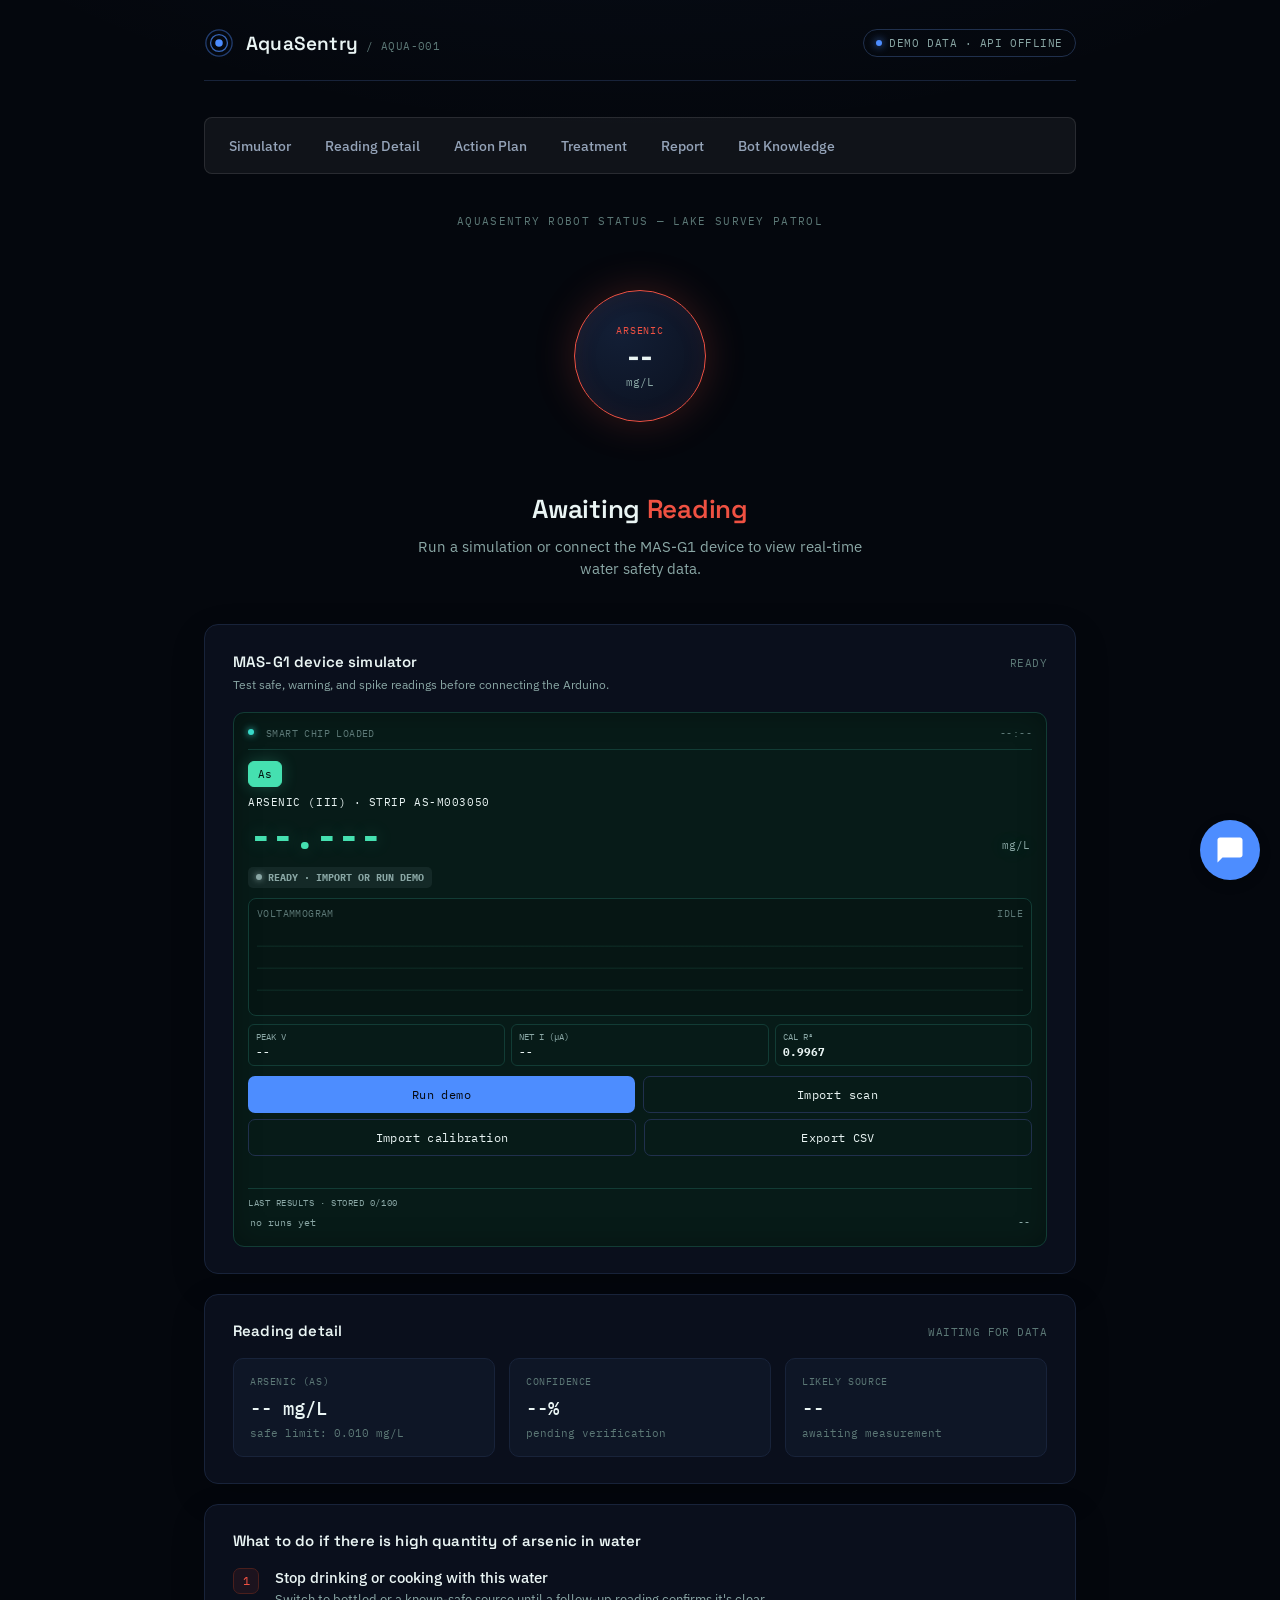
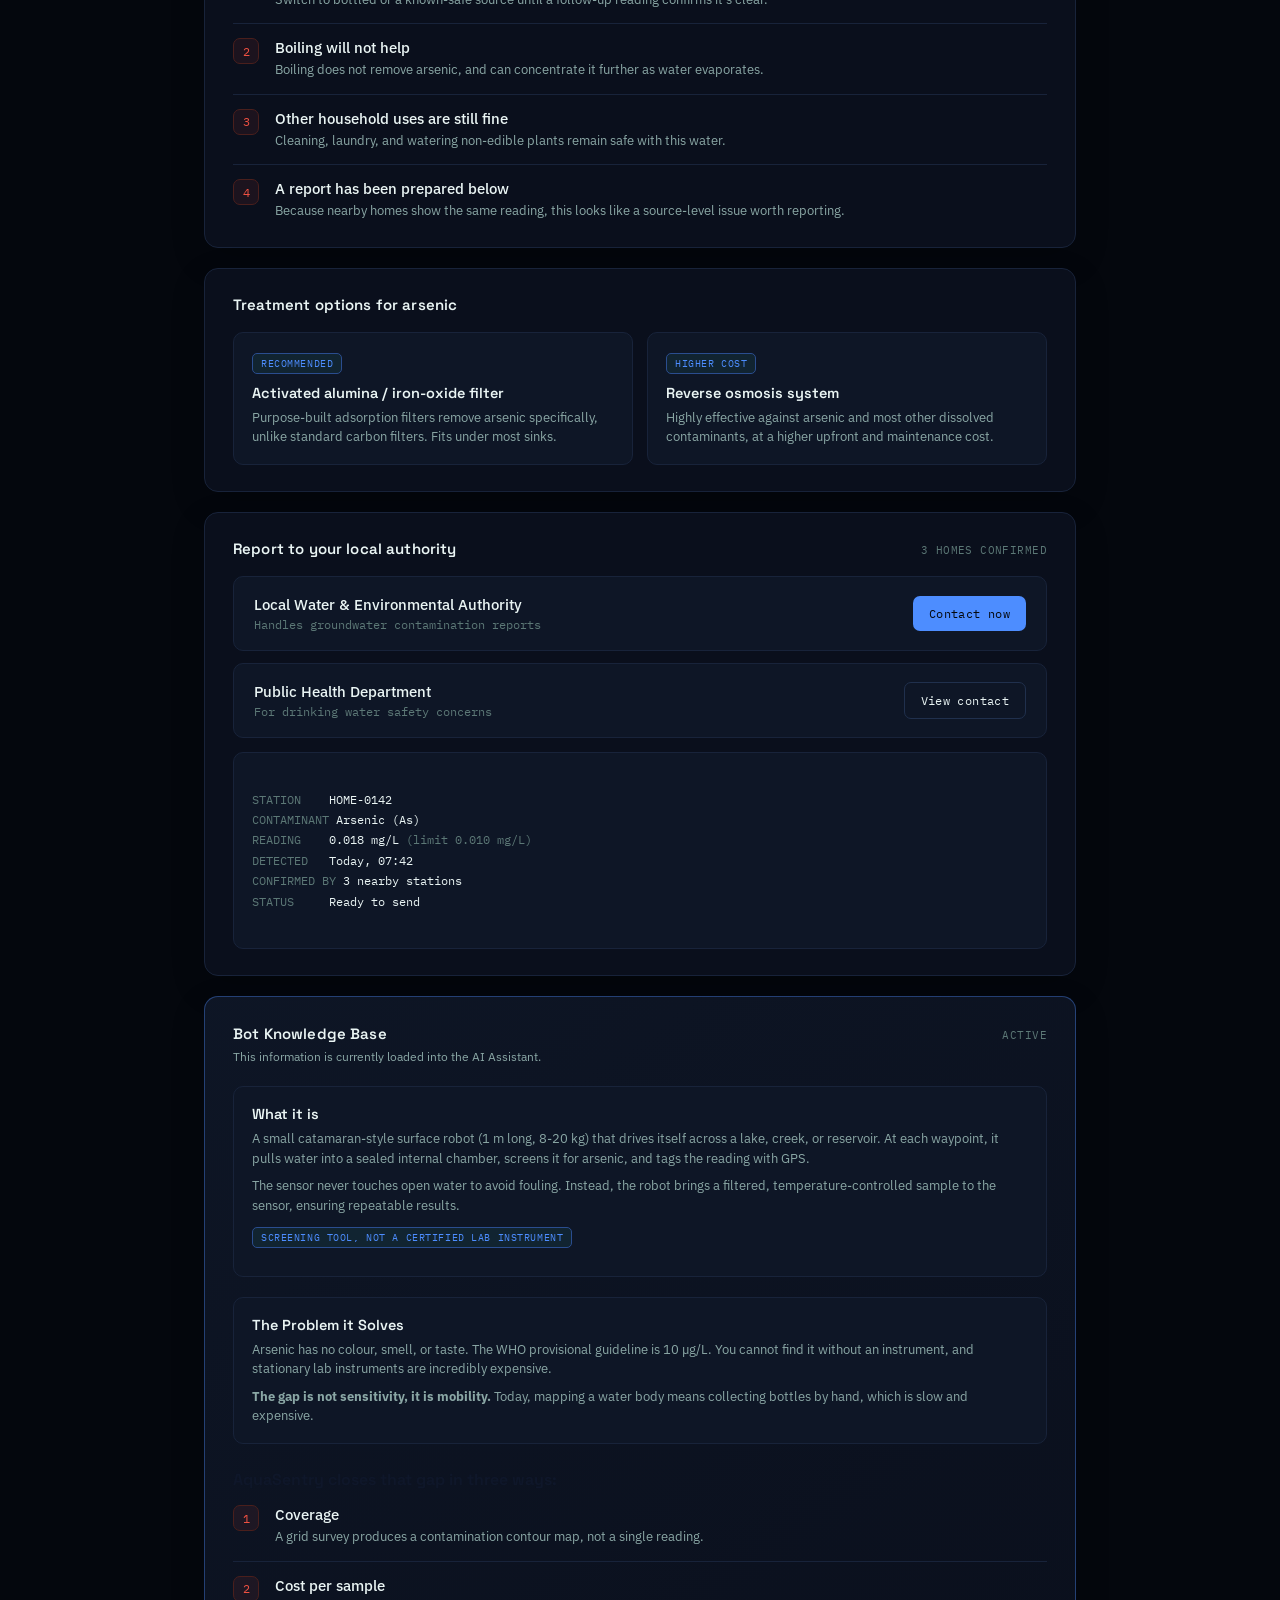
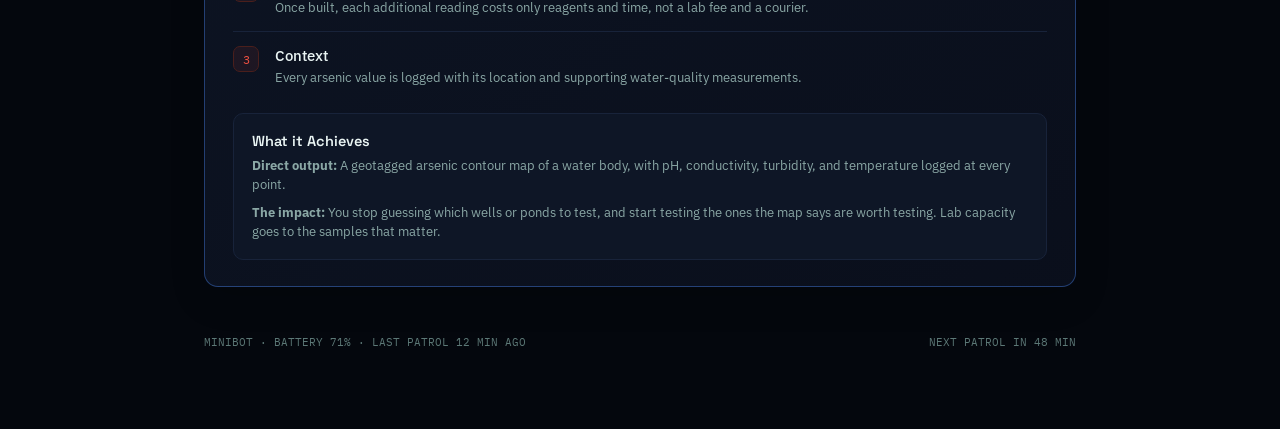
==== frontend/index.html @ 2dd895ad "Initial commit of clean AquaSentry app" ====
<!DOCTYPE html>
<html lang="en">
<head>
<meta charset="UTF-8">
<meta name="viewport" content="width=device-width, initial-scale=1.0">
<title>AquaSentry — Water Safety Monitor</title>
<link rel="icon" href="data:,">
<link rel="preconnect" href="https://fonts.googleapis.com">
<link href="https://fonts.googleapis.com/css2?family=Space+Grotesk:wght@400;500;600;700&family=IBM+Plex+Sans:wght@400;500;600&family=IBM+Plex+Mono:wght@400;500;600&display=swap" rel="stylesheet">
<link rel="stylesheet" href="style.css">
<link rel="stylesheet" href="chat.css">
</head>
<body>

<div class="wrap">

  <header class="top">
    <div class="brand">
      <div class="brand-mark">
        <svg viewBox="0 0 32 32" fill="none">
          <circle cx="16" cy="16" r="14" stroke="#4d8dff" stroke-width="1.4" opacity="0.4"/>
          <circle cx="16" cy="16" r="9" stroke="#4d8dff" stroke-width="1.4" opacity="0.7"/>
          <circle cx="16" cy="16" r="4" fill="#4d8dff"/>
        </svg>
      </div>
      <div>
        <span class="brand-name">AquaSentry</span>
        <span class="station-tag">/ AQUA-001</span>
      </div>
    </div>
    <div class="live-pill" id="connectionStatus">
      <span class="live-dot"></span>
      MINIBOT ONLINE
    </div>
  </header>

<!-- NEW TABS START - You can delete this entire block to revert -->
<style>
.page-nav {
  display: flex;
  gap: 10px;
  padding: 12px;
  background: rgba(255,255,255,0.05);
  border-radius: 8px;
  margin: 0 0 20px 0;
  overflow-x: auto;
  border: 1px solid rgba(255,255,255,0.1);
  scrollbar-width: none;
}
.page-nav::-webkit-scrollbar {
  display: none;
}
.page-nav a {
  text-decoration: none;
  color: #94a3b8;
  font-weight: 500;
  font-size: 0.9rem;
  padding: 6px 12px;
  border-radius: 4px;
  white-space: nowrap;
  transition: all 0.2s;
}
.page-nav a:hover {
  background: rgba(255,255,255,0.1);
  color: #fff;
}
html {
  scroll-behavior: smooth;
}
</style>
<nav class="page-nav">
  <a href="#section-simulator">Simulator</a>
  <a href="#section-reading">Reading Detail</a>
  <a href="#section-action">Action Plan</a>
  <a href="#section-treatment">Treatment</a>
  <a href="#section-report">Report</a>
  <a href="#section-bot">Bot Knowledge</a>
</nav>
<!-- NEW TABS END -->

  <section class="hero">
    <div class="eyebrow">AquaSentry Robot Status — Lake Survey Patrol</div>

    <div class="ring-stage">
      <div class="ring r1"></div>
      <div class="ring r2"></div>
      <div class="ring r3"></div>
      <div class="core">
        <div class="core-label">ARSENIC</div>
        <div class="core-value">--</div>
        <div class="core-unit">mg/L</div>
      </div>
    </div>

    <h1 class="status-title">Awaiting <span class="hl">Reading</span></h1>
    <p class="status-sub">
      Run a simulation or connect the MAS-G1 device to view real-time water safety data.
    </p>
  </section>

  <section class="panel simulator-panel" id="section-simulator" aria-labelledby="simulatorTitle">
    <div class="panel-head">
      <div>
        <span class="panel-title" id="simulatorTitle">MAS-G1 device simulator</span>
        <p class="panel-intro">Test safe, warning, and spike readings before connecting the Arduino.</p>
      </div>
      <span class="panel-meta" id="simulatorClock">READY</span>
    </div>
    <div class="simulator-screen">
      <div class="simulator-status"><span class="simulator-dot"></span><span id="simulatorStatus">SMART CHIP LOADED</span><span id="simulatorTime">--:--</span></div>
      <div class="simulator-tabs" id="simulatorTabs" role="tablist" aria-label="Analyte selection">
        <button class="simulator-tab active" type="button" data-analyte="As">As</button>
      </div>
      <div class="simulator-analyte" id="simulatorAnalyte">ARSENIC (III) · STRIP AS-M003050</div>
      <div class="simulator-readout"><strong id="simulatorValue">--.---</strong><span id="simulatorUnit">mg/L</span></div>
      <div class="simulator-flag idle" id="simulatorFlag"><span></span><b id="simulatorFlagText">READY · IMPORT OR RUN DEMO</b></div>
      <div class="simulator-graph"><div class="simulator-graph-label"><span>VOLTAMMOGRAM</span><span id="simulatorScanState">IDLE</span></div><svg viewBox="0 0 520 120" preserveAspectRatio="none" aria-label="MAS-G1 voltammogram" id="simulatorTraceSvg"></svg></div>
      <div class="simulator-metrics"><div>PEAK V<strong id="simulatorPeakV">--</strong></div><div>NET I (µA)<strong id="simulatorNetI">--</strong></div><div>CAL R²<strong id="simulatorR2">0.9967</strong></div></div>
      <div class="simulator-actions"><button class="btn" id="runSimulation" type="button">Run demo</button><button class="btn ghost" id="importScan" type="button">Import scan</button></div>
      <div class="simulator-actions simulator-actions-secondary"><button class="btn ghost" id="importCalibration" type="button">Import calibration</button><button class="btn ghost" id="exportHistory" type="button">Export CSV</button></div>
      <input type="file" id="scanFileInput" accept=".csv" multiple hidden>
      <input type="file" id="calibrationFileInput" accept=".json" hidden>
      <p class="simulator-note" id="simulatorNote" aria-live="polite"></p>
      <div class="simulator-history"><div class="simulator-history-title">LAST RESULTS · STORED <span id="simulatorHistoryCount">0</span>/100</div><div id="simulatorHistoryList"></div></div>
    </div>
  </section>

  <!-- Reading detail -->
  <div class="panel" id="section-reading">
    <div class="panel-head">
      <span class="panel-title">Reading detail</span>
      <span class="panel-meta" id="detectedMeta">WAITING FOR DATA</span>
    </div>
    <div class="reading-grid">
      <div class="reading-cell">
        <div class="k" id="contaminantName">Arsenic (As)</div>
        <div class="v" id="readingValue">-- mg/L</div>
        <div class="thresh" id="safeLimit">safe limit: 0.010 mg/L</div>
      </div>
      <div class="reading-cell">
        <div class="k">Confidence</div>
        <div class="v" id="confidenceValue">--%</div>
        <div class="thresh" id="confirmationValue">pending verification</div>
      </div>
      <div class="reading-cell">
        <div class="k">Likely source</div>
        <div class="v source-value">--</div>
        <div class="thresh" id="sourceNote">awaiting measurement</div>
      </div>
    </div>
  </div>

  <!-- What to do right now -->
  <div class="panel" id="section-action">
    <div class="panel-head">
      <span class="panel-title">What to do if there is high quantity of arsenic in water</span>
    </div>
    <ul class="steps">
      <li class="step">
        <span class="step-num">1</span>
        <div class="step-body">
          <div class="t">Stop drinking or cooking with this water</div>
          <div class="d">Switch to bottled or a known-safe source until a follow-up reading confirms it's clear.</div>
        </div>
      </li>
      <li class="step">
        <span class="step-num">2</span>
        <div class="step-body">
          <div class="t">Boiling will not help</div>
          <div class="d">Boiling does not remove arsenic, and can concentrate it further as water evaporates.</div>
        </div>
      </li>
      <li class="step">
        <span class="step-num">3</span>
        <div class="step-body">
          <div class="t">Other household uses are still fine</div>
          <div class="d">Cleaning, laundry, and watering non-edible plants remain safe with this water.</div>
        </div>
      </li>
      <li class="step">
        <span class="step-num">4</span>
        <div class="step-body">
          <div class="t">A report has been prepared below</div>
          <div class="d">Because nearby homes show the same reading, this looks like a source-level issue worth reporting.</div>
        </div>
      </li>
    </ul>
  </div>

  <!-- Remediation -->
  <div class="panel" id="section-treatment">
    <div class="panel-head">
      <span class="panel-title">Treatment options for arsenic</span>
    </div>
    <div class="remedy-grid">
      <div class="remedy-card">
        <span class="tag">Recommended</span>
        <h4>Activated alumina / iron-oxide filter</h4>
        <p>Purpose-built adsorption filters remove arsenic specifically, unlike standard carbon filters. Fits under most sinks.</p>
      </div>
      <div class="remedy-card">
        <span class="tag">Higher cost</span>
        <h4>Reverse osmosis system</h4>
        <p>Highly effective against arsenic and most other dissolved contaminants, at a higher upfront and maintenance cost.</p>
      </div>
    </div>
  </div>

  <!-- Authority contact -->
  <div class="panel" id="section-report">
    <div class="panel-head">
      <span class="panel-title">Report to your local authority</span>
      <span class="panel-meta">3 HOMES CONFIRMED</span>
    </div>

    <div class="authority-card">
      <div class="authority-info">
        <div class="name">Local Water &amp; Environmental Authority</div>
        <div class="desc">Handles groundwater contamination reports</div>
      </div>
      <button class="btn" onclick="alert('This would open your authority contact flow — plug in the real number/portal for your area.')">Contact now</button>
    </div>

    <div class="authority-card">
      <div class="authority-info">
        <div class="name">Public Health Department</div>
        <div class="desc">For drinking water safety concerns</div>
      </div>
      <button class="btn ghost" onclick="alert('This would open a call or email flow to the public health department.')">View contact</button>
    </div>

    <div class="report-box" id="reportBox">
<span class="lbl">STATION</span>    <span class="val">HOME-0142</span>
<span class="lbl">CONTAMINANT</span> <span class="val">Arsenic (As)</span>
<span class="lbl">READING</span>    <span class="val">0.018 mg/L</span> <span class="lbl">(limit 0.010 mg/L)</span>
<span class="lbl">DETECTED</span>   <span class="val">Today, 07:42</span>
<span class="lbl">CONFIRMED BY</span> <span class="val">3 nearby stations</span>
<span class="lbl">STATUS</span>     <span class="val">Ready to send</span>
    </div>
  </div>

  <!-- Bot explanation workspace -->
  <div class="panel bot-panel" id="section-bot">
    <div class="panel-head">
      <div>
        <span class="panel-title">Bot Knowledge Base</span>
        <p class="panel-intro">This information is currently loaded into the AI Assistant.</p>
      </div>
      <span class="panel-meta">ACTIVE</span>
    </div>
    
    <div class="bot-static-text" style="margin-top: 20px;">
      
      <div class="remedy-grid" style="grid-template-columns: 1fr; margin-bottom: 20px;">
        <div class="remedy-card">
          <h4>What it is</h4>
          <p>A small catamaran-style surface robot (1 m long, 8-20 kg) that drives itself across a lake, creek, or reservoir. At each waypoint, it pulls water into a sealed internal chamber, screens it for arsenic, and tags the reading with GPS.</p>
          <p style="margin-top: 8px;">The sensor never touches open water to avoid fouling. Instead, the robot brings a filtered, temperature-controlled sample to the sensor, ensuring repeatable results.</p>
          <span class="tag" style="margin-top: 12px; display: inline-block;">Screening Tool, not a certified lab instrument</span>
        </div>
      </div>

      <div class="remedy-grid" style="grid-template-columns: 1fr; margin-bottom: 20px;">
        <div class="remedy-card">
          <h4>The Problem it Solves</h4>
          <p>Arsenic has no colour, smell, or taste. The WHO provisional guideline is 10 µg/L. You cannot find it without an instrument, and stationary lab instruments are incredibly expensive.</p>
          <p style="margin-top: 8px;"><strong>The gap is not sensitivity, it is mobility.</strong> Today, mapping a water body means collecting bottles by hand, which is slow and expensive.</p>
        </div>
      </div>

      <h4 style="margin: 25px 0 15px; font-family: 'Space Grotesk', sans-serif; font-size: 1rem; color: #0f172a;">AquaSentry closes that gap in three ways:</h4>
      <ul class="steps" style="margin-bottom: 25px;">
        <li class="step">
          <span class="step-num">1</span>
          <div class="step-body">
            <div class="t">Coverage</div>
            <div class="d">A grid survey produces a contamination contour map, not a single reading.</div>
          </div>
        </li>
        <li class="step">
          <span class="step-num">2</span>
          <div class="step-body">
            <div class="t">Cost per sample</div>
            <div class="d">Once built, each additional reading costs only reagents and time, not a lab fee and a courier.</div>
          </div>
        </li>
        <li class="step">
          <span class="step-num">3</span>
          <div class="step-body">
            <div class="t">Context</div>
            <div class="d">Every arsenic value is logged with its location and supporting water-quality measurements.</div>
          </div>
        </li>
      </ul>

      <div class="remedy-grid" style="grid-template-columns: 1fr;">
        <div class="remedy-card">
          <h4>What it Achieves</h4>
          <p><strong>Direct output:</strong> A geotagged arsenic contour map of a water body, with pH, conductivity, turbidity, and temperature logged at every point.</p>
          <p style="margin-top: 8px;"><strong>The impact:</strong> You stop guessing which wells or ponds to test, and start testing the ones the map says are worth testing. Lab capacity goes to the samples that matter.</p>
        </div>
      </div>

    </div>
  </div>

  <footer>
    <span>MINIBOT · BATTERY 71% · LAST PATROL 12 MIN AGO</span>
    <span>NEXT PATROL IN 48 MIN</span>
  </footer>

</div>

<script src="script.js"></script>

<!-- AI Agent Chat Widget -->
<div id="chat-widget-container">
    <button id="chat-toggle-btn" onclick="toggleChat()">
        <svg viewBox="0 0 24 24" xmlns="http://www.w3.org/2000/svg">
            <path d="M20 2H4c-1.1 0-2 .9-2 2v18l4-4h14c1.1 0 2-.9 2-2V4c0-1.1-.9-2-2-2z"></path>
        </svg>
    </button>
    <div id="chat-window">
        <div class="chat-header">
            <h3>AquaSentry AI</h3>
            <button class="close-btn" onclick="toggleChat()">&times;</button>
        </div>
        <div id="chat-messages-container" class="chat-messages">
            <div class="chat-message bot-msg">Hello! I am the AquaSentry AI Agent. Ask me anything about our robot or water safety!</div>
        </div>
        <div class="chat-input-container">
            <input type="text" id="chat-input-field" placeholder="Ask a question..." onkeypress="handleChatKeyPress(event)">
            <button id="chat-send-btn" onclick="sendChatMessage()">Send</button>
        </div>
    </div>
</div>
<script src="chat.js"></script>

</body>
</html>
---- frontend/style.css ----
:root{
    --bg:#04070d;
    --bg-elevated:#0a0f1c;
    --surface:#0e1626;
    --surface-2:#131f36;
    --border:#20304d;
    --border-soft:#18233a;
    --text-primary:#eaf5f4;
    --text-muted:#8aa7a5;
    --text-dim:#5c7876;
    --accent-safe:#4d8dff;
    --accent-safe-dim:#2a4d8f;
    --accent-warning:#e8a23d;
    --accent-healthy:#38d9c9;
    --accent-danger:#ef5142;
    --accent-danger-dim:#4a1f1c;
    --glow-safe:rgba(77,141,255,0.20);
    --glow-danger:rgba(239,81,66,0.22);
    --font-display:'Space Grotesk', sans-serif;
    --font-body:'IBM Plex Sans', sans-serif;
    --font-mono:'IBM Plex Mono', monospace;
  }

  *{box-sizing:border-box; margin:0; padding:0;}

  body{
    background:
      radial-gradient(ellipse 900px 500px at 50% -10%, rgba(77,141,255,0.07), transparent),
      var(--bg);
    color:var(--text-primary);
    font-family:var(--font-body);
    min-height:100vh;
    padding:0 0 80px 0;
  }

  a{color:inherit;}

  .wrap{
    max-width:920px;
    margin:0 auto;
    padding:0 24px;
  }

  /* ---------- Header ---------- */
  header.top{
    display:flex;
    align-items:center;
    justify-content:space-between;
    padding:28px 0 22px 0;
    border-bottom:1px solid var(--border-soft);
    margin-bottom:36px;
  }
  .brand{display:flex; align-items:center; gap:12px;}
  .brand-mark{
    width:30px; height:30px;
    position:relative;
  }
  .brand-mark svg{width:100%; height:100%;}
  .brand-name{
    font-family:var(--font-display);
    font-weight:600;
    font-size:19px;
    letter-spacing:0.01em;
  }
  .station-tag{
    font-family:var(--font-mono);
    font-size:11px;
    color:var(--text-dim);
    letter-spacing:0.04em;
    margin-left:4px;
  }
  .live-pill{
    display:flex; align-items:center; gap:7px;
    font-family:var(--font-mono);
    font-size:11px;
    color:var(--text-muted);
    letter-spacing:0.05em;
    padding:6px 12px;
    border:1px solid var(--border);
    border-radius:100px;
  }
  .live-dot{
    width:6px; height:6px; border-radius:50%;
    background:var(--accent-safe);
    box-shadow:0 0 8px var(--accent-safe);
    animation:blink 2.4s ease-in-out infinite;
  }
  .live-pill.connected{color:var(--text-primary); border-color:rgba(56,217,201,0.45);}
  .live-pill.connected .live-dot{background:#38d9c9; box-shadow:0 0 8px #38d9c9;}
  @keyframes blink{0%,100%{opacity:1;} 50%{opacity:0.35;}}

  /* ---------- Hero status ---------- */
  .hero{
    display:flex;
    flex-direction:column;
    align-items:center;
    text-align:center;
    padding:20px 0 44px 0;
  }
  .eyebrow{
    font-family:var(--font-mono);
    font-size:11px;
    letter-spacing:0.12em;
    color:var(--text-dim);
    text-transform:uppercase;
    margin-bottom:18px;
  }

  .ring-stage{
    position:relative;
    width:220px; height:220px;
    display:flex; align-items:center; justify-content:center;
    margin-bottom:26px;
  }
  .ring{
    position:absolute;
    border-radius:50%;
    border:1.5px solid var(--accent-danger);
    opacity:0;
    animation:ripple 3s ease-out infinite;
  }
  .hero.status-safe{--status-color:var(--accent-healthy); --status-glow:rgba(56,217,201,0.22);}
  .hero.status-intermediate{--status-color:var(--accent-warning); --status-glow:rgba(232,162,61,0.22);}
  .hero.status-danger{--status-color:var(--accent-danger); --status-glow:var(--glow-danger);}
  .hero.status-safe .ring,.hero.status-intermediate .ring,.hero.status-danger .ring{border-color:var(--status-color);}
  .ring.r1{width:100%; height:100%; animation-delay:0s;}
  .ring.r2{width:100%; height:100%; animation-delay:1s;}
  .ring.r3{width:100%; height:100%; animation-delay:2s;}
  @keyframes ripple{
    0%{ width:70px; height:70px; opacity:0.65; }
    100%{ width:220px; height:220px; opacity:0; }
  }
  .core{
    width:132px; height:132px;
    border-radius:50%;
    background:radial-gradient(circle at 35% 30%, var(--surface-2), var(--bg-elevated));
    border:1.5px solid var(--status-color, var(--accent-danger));
    box-shadow: 0 0 40px var(--status-glow, var(--glow-danger)), inset 0 0 24px var(--status-glow, rgba(239,81,66,0.08));
    display:flex; flex-direction:column; align-items:center; justify-content:center;
    z-index:2;
  }
  .core-label{
    font-family:var(--font-mono);
    font-size:10px;
    color:var(--status-color, var(--accent-danger));
    letter-spacing:0.08em;
    margin-bottom:4px;
  }
  .core-value{
    font-family:var(--font-display);
    font-weight:700;
    font-size:30px;
    color:var(--text-primary);
    line-height:1;
  }
  .core-unit{
    font-family:var(--font-mono);
    font-size:11px;
    color:var(--text-muted);
    margin-top:4px;
  }

  .status-title{
    font-family:var(--font-display);
    font-weight:600;
    font-size:26px;
    letter-spacing:-0.01em;
    color:var(--text-primary);
    margin-bottom:10px;
  }
  .status-title .hl{color:var(--status-color, var(--accent-danger));}
  .status-sub{
    font-family:var(--font-body);
    font-size:14.5px;
    color:var(--text-muted);
    max-width:460px;
    line-height:1.5;
  }

  /* MAS-G1 simulator */
  .simulator-panel{border-color:rgba(56,217,201,0.28);}
  .simulator-screen{background:#071b18; border:1px solid #123c35; border-radius:11px; padding:14px; box-shadow:inset 0 0 28px rgba(0,0,0,0.3);}
  .simulator-status,.simulator-graph-label{display:flex; justify-content:space-between; gap:12px; color:var(--text-dim); font:10px var(--font-mono); letter-spacing:.04em;}
  .simulator-status{border-bottom:1px solid #123c35; padding-bottom:9px; margin-bottom:11px;}
  .simulator-status span:nth-child(2){margin-right:auto;}
  .simulator-dot{width:6px; height:6px; border-radius:50%; background:#38d9c9; box-shadow:0 0 7px #38d9c9; margin-top:2px;}
  .simulator-tabs{display:flex; gap:6px; margin-bottom:8px;}
  .simulator-tab{font:11px var(--font-mono); color:var(--text-muted); background:rgba(255,255,255,.03); border:1px solid #123c35; border-radius:6px; padding:5px 9px; cursor:pointer; transition:color .25s ease, background-color .25s ease, border-color .25s ease, box-shadow .25s ease;}
  .simulator-tab:hover,.simulator-tab.active{color:#03130f; background:#45e0b0; border-color:#45e0b0; box-shadow:0 0 16px rgba(69,224,176,.24);}
  .simulator-readout{display:flex; align-items:baseline; justify-content:space-between; padding:3px 2px 0; color:#45e0b0; text-shadow:0 0 18px rgba(69,224,176,.3);}
  .simulator-readout strong{font:700 36px var(--font-mono); font-variant-numeric:tabular-nums;}
  .simulator-readout span,.simulator-analyte{font:11px var(--font-mono); color:var(--text-muted);}
  .simulator-analyte{color:var(--text-primary); letter-spacing:.05em; margin-top:3px;}
  .simulator-flag{display:inline-flex; align-items:center; gap:6px; margin:8px 0 10px; padding:4px 8px; border-radius:5px; font:10px var(--font-mono);}
  .simulator-flag>span{width:6px; height:6px; border-radius:50%; background:currentColor; box-shadow:0 0 6px currentColor;}
  .simulator-flag.ok{color:#45e0b0; background:rgba(69,224,176,.12);}
  .simulator-flag.warn{color:var(--accent-warning); background:rgba(232,162,61,.12);}
  .simulator-flag.danger{color:var(--accent-danger); background:rgba(239,81,66,.12);}
  .simulator-graph{background:rgba(0,0,0,.18); border:1px solid #123c35; border-radius:8px; padding:8px 8px 4px;}
  .simulator-graph svg{display:block; width:100%; height:86px; margin-top:5px; background:repeating-linear-gradient(to bottom, transparent 0 20px, rgba(69,224,176,.08) 21px 22px);}
  .simulator-limit{fill:none; stroke:rgba(255,176,32,.7); stroke-width:1; stroke-dasharray:5 5;}
  .simulator-trace{fill:none; stroke:#45e0b0; stroke-width:3; stroke-linecap:round; stroke-linejoin:round; filter:drop-shadow(0 0 4px rgba(69,224,176,.45)); transition:points .3s ease, stroke .2s ease;}
  .simulator-metrics{display:grid; grid-template-columns:repeat(3,1fr); gap:6px; margin:8px 0 10px; font:9px var(--font-mono); color:var(--text-muted);}
  .simulator-metrics div{border:1px solid #123c35; border-radius:6px; padding:6px 7px;}
  .simulator-metrics strong{display:block; color:var(--text-primary); font-size:11px; margin-top:3px;}
  .simulator-actions{display:flex; gap:8px;}
  .simulator-actions-secondary{margin-top:6px;}
  .simulator-actions .btn{flex:1;}
  .simulator-note{min-height:14px; margin:8px 2px 0; color:var(--text-dim); font:10px/1.4 var(--font-mono);}
  .simulator-history{border-top:1px solid #123c35; margin-top:10px; padding-top:8px;}
  .simulator-history-title{font:9px var(--font-mono); color:var(--text-muted); letter-spacing:.06em; margin-bottom:5px;}
  .simulator-history-row{display:flex; justify-content:space-between; padding:3px 2px; font:10px var(--font-mono); color:var(--text-muted);}
  .simulator-history-row strong{font-weight:500; color:var(--text-primary);}
  .simulator-history-row.ok strong{color:#45e0b0;}
  .simulator-history-row.warn strong{color:var(--accent-warning);}
  .simulator-history-row.danger strong{color:var(--accent-danger);}
  .simulator-flag.idle{color:var(--text-muted); background:rgba(138,167,165,.10);}

  /* ---------- Panels ---------- */
  .panel{
    background:var(--bg-elevated);
    border:1px solid var(--border-soft);
    border-radius:14px;
    padding:26px 28px;
    margin-bottom:20px;
    box-shadow:0 12px 36px rgba(0,0,0,0.14);
  }
  .panel-head{
    display:flex;
    align-items:baseline;
    justify-content:space-between;
    margin-bottom:18px;
  }
  .panel-title{
    font-family:var(--font-display);
    font-weight:600;
    font-size:15px;
    letter-spacing:0.01em;
  }
  .panel-meta{
    font-family:var(--font-mono);
    font-size:10.5px;
    color:var(--text-dim);
    letter-spacing:0.04em;
  }
  .panel-intro{font-size:12px; color:var(--text-muted); line-height:1.5; margin-top:5px; max-width:480px;}

  /* reading grid */
  .reading-grid{
    display:grid;
    grid-template-columns:repeat(3, 1fr);
    gap:14px;
  }
  .reading-cell{
    background:var(--surface);
    border:1px solid var(--border-soft);
    border-radius:10px;
    padding:16px;
  }
  .reading-cell .k{
    font-family:var(--font-mono);
    font-size:10px;
    color:var(--text-dim);
    letter-spacing:0.06em;
    text-transform:uppercase;
    margin-bottom:8px;
  }
  .reading-cell .v{
    font-family:var(--font-mono);
    font-size:19px;
    color:var(--text-primary);
    font-weight:500;
  }
  .reading-cell .v.danger{color:var(--accent-danger);}
  .reading-cell .v.warning{color:var(--accent-warning);}
  .source-value{font-size:15px;}
  .reading-cell .thresh{
    font-family:var(--font-mono);
    font-size:10.5px;
    color:var(--text-dim);
    margin-top:6px;
  }

  /* instructions */
  .steps{list-style:none;}
  .step{
    display:flex;
    gap:16px;
    padding:14px 0;
    border-bottom:1px solid var(--border-soft);
  }
  .step:last-child{border-bottom:none; padding-bottom:0;}
  .step:first-child{padding-top:0;}
  .step-num{
    font-family:var(--font-mono);
    font-size:12px;
    color:var(--accent-danger);
    border:1px solid var(--accent-danger-dim);
    background:rgba(239,81,66,0.08);
    width:26px; height:26px;
    border-radius:7px;
    display:flex; align-items:center; justify-content:center;
    flex-shrink:0;
  }
  .step-body .t{font-size:14.5px; font-weight:500; margin-bottom:3px;}
  .step-body .d{font-size:13px; color:var(--text-muted); line-height:1.5;}

  /* remediation cards */
  .remedy-grid{
    display:grid;
    grid-template-columns:1fr 1fr;
    gap:14px;
  }
  .remedy-card{
    background:var(--surface);
    border:1px solid var(--border-soft);
    border-radius:10px;
    padding:18px;
  }
  .remedy-card .tag{
    display:inline-block;
    font-family:var(--font-mono);
    font-size:9.5px;
    letter-spacing:0.06em;
    text-transform:uppercase;
    color:var(--accent-safe);
    border:1px solid var(--accent-safe-dim);
    background:rgba(56,217,201,0.07);
    padding:3px 8px;
    border-radius:5px;
    margin-bottom:10px;
  }
  .remedy-card h4{font-family:var(--font-display); font-size:14.5px; font-weight:600; margin-bottom:6px;}
  .remedy-card p{font-size:12.5px; color:var(--text-muted); line-height:1.55;}

  /* authority contact */
  .authority-card{
    display:flex;
    justify-content:space-between;
    align-items:center;
    background:var(--surface);
    border:1px solid var(--border-soft);
    border-radius:10px;
    padding:18px 20px;
    margin-bottom:12px;
  }
  .authority-card:last-child{margin-bottom:0;}
  .authority-info .name{font-size:14.5px; font-weight:500; margin-bottom:3px;}
  .authority-info .desc{font-size:12px; color:var(--text-dim); font-family:var(--font-mono);}
  .btn{
    font-family:var(--font-mono);
    font-size:12px;
    letter-spacing:0.03em;
    color:var(--bg);
    background:var(--accent-safe);
    border:none;
    padding:10px 16px;
    border-radius:7px;
    cursor:pointer;
    white-space:nowrap;
    position:relative;
    overflow:hidden;
    transition:color .3s ease, background-color .3s ease, border-color .3s ease, opacity .3s ease, box-shadow .3s ease, transform .12s ease;
  }
  .btn:hover{color:var(--text-primary); background:rgba(69,224,176,.18); border-color:#45e0b0; opacity:1; box-shadow:0 0 18px rgba(69,224,176,.22), inset 0 0 18px rgba(69,224,176,.08);}
  .btn:active{transform:translateY(1px);}
  .btn.ghost{
    background:transparent;
    color:var(--text-primary);
    border:1px solid var(--border);
  }
  .btn.ghost:hover{color:#45e0b0; background:rgba(69,224,176,.08);}

  .report-box{
    font-family:var(--font-mono);
    font-size:12px;
    line-height:1.7;
    color:var(--text-muted);
    background:var(--surface);
    border:1px solid var(--border-soft);
    border-radius:10px;
    padding:16px 18px;
    margin-top:14px;
    white-space:pre-wrap;
  }
  .report-box .lbl{color:var(--text-dim);}
  .report-box .val{color:var(--text-primary);}

  /* Bot content editor */
  .bot-panel{border-color:rgba(77,141,255,0.38); background:linear-gradient(145deg, rgba(14,22,38,0.98), rgba(10,15,28,0.98));}
  .bot-label{display:block; font-family:var(--font-mono); font-size:10px; letter-spacing:0.08em; color:var(--accent-safe); margin-bottom:8px;}
  .bot-editor{display:block; width:100%; min-height:132px; resize:vertical; border:1px dashed var(--accent-safe-dim); border-radius:9px; padding:14px; background:rgba(4,7,13,0.72); color:var(--text-primary); font:13px/1.6 var(--font-body); outline:none; transition:border-color 0.2s ease, box-shadow 0.2s ease;}
  .bot-editor::placeholder{color:#7892b8; opacity:1;}
  .bot-editor:focus{border-color:var(--accent-safe); box-shadow:0 0 0 3px var(--glow-safe);}
  .bot-actions{display:flex; justify-content:space-between; align-items:center; gap:14px; margin-top:12px;}
  .action-group{display:flex; gap:8px;}
  .save-state{font:11px var(--font-mono); color:var(--text-dim);}

  /* footer / device status */
  footer{
    display:flex;
    justify-content:space-between;
    align-items:center;
    padding-top:28px;
    margin-top:8px;
    font-family:var(--font-mono);
    font-size:11px;
    color:var(--text-dim);
  }

  @media (max-width:600px){
    .wrap{padding:0 16px;}
    header.top{padding-top:20px; margin-bottom:24px;}
    .station-tag{display:none;}
    .live-pill{font-size:10px; padding:6px 9px;}
    .hero{padding-top:10px;}
    .status-title{font-size:23px;}
    .panel{padding:21px 18px;}
    .panel-head{align-items:flex-start; gap:12px;}
    .panel-meta{font-size:9px; text-align:right;}
    .reading-grid{grid-template-columns:1fr;}
    .remedy-grid{grid-template-columns:1fr;}
    .authority-card{flex-direction:column; align-items:flex-start; gap:12px;}
    .btn{width:100%; text-align:center;}
    .bot-actions{align-items:stretch; flex-direction:column;}
    .action-group{width:100%;}
    .action-group .btn{flex:1;}
    footer{flex-direction:column; align-items:flex-start; gap:8px; line-height:1.5;}
    .simulator-metrics{grid-template-columns:1fr;}
  }

  @media (prefers-reduced-motion: reduce){
    .ring, .live-dot{animation:none !important;}
  }
---- frontend/chat.css ----
/* Floating Chat Widget Styles */
#chat-widget-container {
    position: fixed;
    bottom: 20px;
    right: 20px;
    z-index: 1000;
    font-family: 'Space Grotesk', sans-serif;
}

#chat-toggle-btn {
    background-color: #4d8dff;
    color: white;
    border: none;
    border-radius: 50%;
    width: 60px;
    height: 60px;
    cursor: pointer;
    box-shadow: 0 4px 12px rgba(0,0,0,0.2);
    display: flex;
    justify-content: center;
    align-items: center;
    transition: transform 0.2s;
}

#chat-toggle-btn:hover {
    transform: scale(1.05);
}

#chat-toggle-btn svg {
    width: 30px;
    height: 30px;
    fill: currentColor;
}

#chat-window {
    position: absolute;
    bottom: 80px;
    right: 0;
    width: 350px;
    height: 500px;
    background-color: #ffffff;
    border: 1px solid #e2e8f0;
    border-radius: 12px;
    box-shadow: 0 8px 24px rgba(0,0,0,0.15);
    display: none;
    flex-direction: column;
    overflow: hidden;
}

#chat-window.open {
    display: flex;
}

.chat-header {
    background-color: #0b1526;
    color: white;
    padding: 15px;
    display: flex;
    justify-content: space-between;
    align-items: center;
}

.chat-header h3 {
    margin: 0;
    font-size: 1rem;
    font-family: 'Space Grotesk', sans-serif;
}

.close-btn {
    background: none;
    border: none;
    color: white;
    cursor: pointer;
    font-size: 1.5rem;
    line-height: 1;
}

.chat-messages {
    flex-grow: 1;
    padding: 15px;
    overflow-y: auto;
    background-color: #f8fafc;
    display: flex;
    flex-direction: column;
    gap: 10px;
    font-family: 'IBM Plex Sans', sans-serif;
    font-size: 0.9rem;
}

.chat-message {
    max-width: 85%;
    padding: 10px 14px;
    border-radius: 12px;
    line-height: 1.4;
    word-wrap: break-word;
}

.bot-msg {
    background-color: #e2e8f0;
    color: #0f172a;
    align-self: flex-start;
    border-bottom-left-radius: 2px;
}

.user-msg {
    background-color: #4d8dff;
    color: white;
    align-self: flex-end;
    border-bottom-right-radius: 2px;
}

.chat-input-container {
    display: flex;
    padding: 10px;
    background-color: white;
    border-top: 1px solid #e2e8f0;
}

#chat-input-field {
    flex-grow: 1;
    padding: 10px 15px;
    border: 1px solid #cbd5e0;
    border-radius: 20px;
    outline: none;
    font-family: 'IBM Plex Sans', sans-serif;
}

#chat-input-field:focus {
    border-color: #4d8dff;
}

#chat-send-btn {
    background-color: #4d8dff;
    color: white;
    border: none;
    padding: 10px 15px;
    margin-left: 8px;
    border-radius: 20px;
    cursor: pointer;
    font-weight: 600;
}

.chat-loading {
    align-self: flex-start;
    color: #64748b;
    font-size: 0.85rem;
    font-style: italic;
}
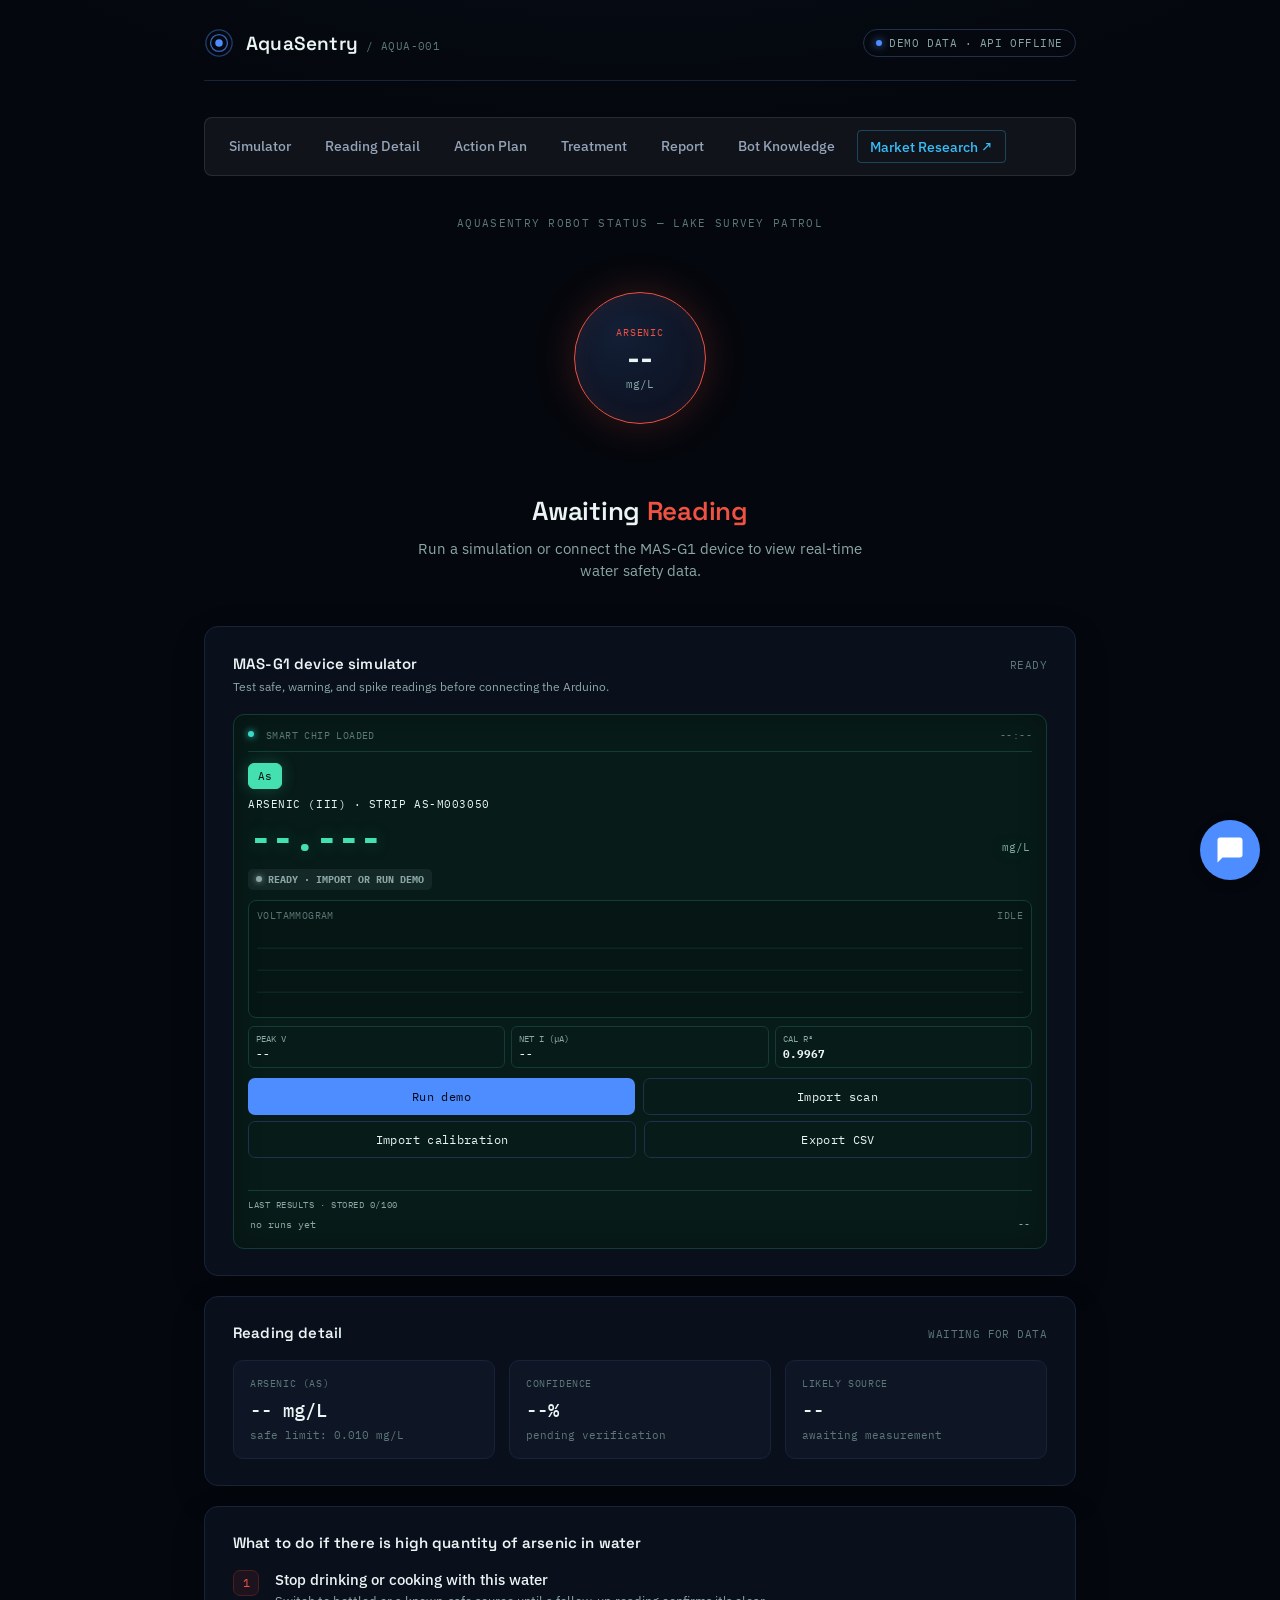
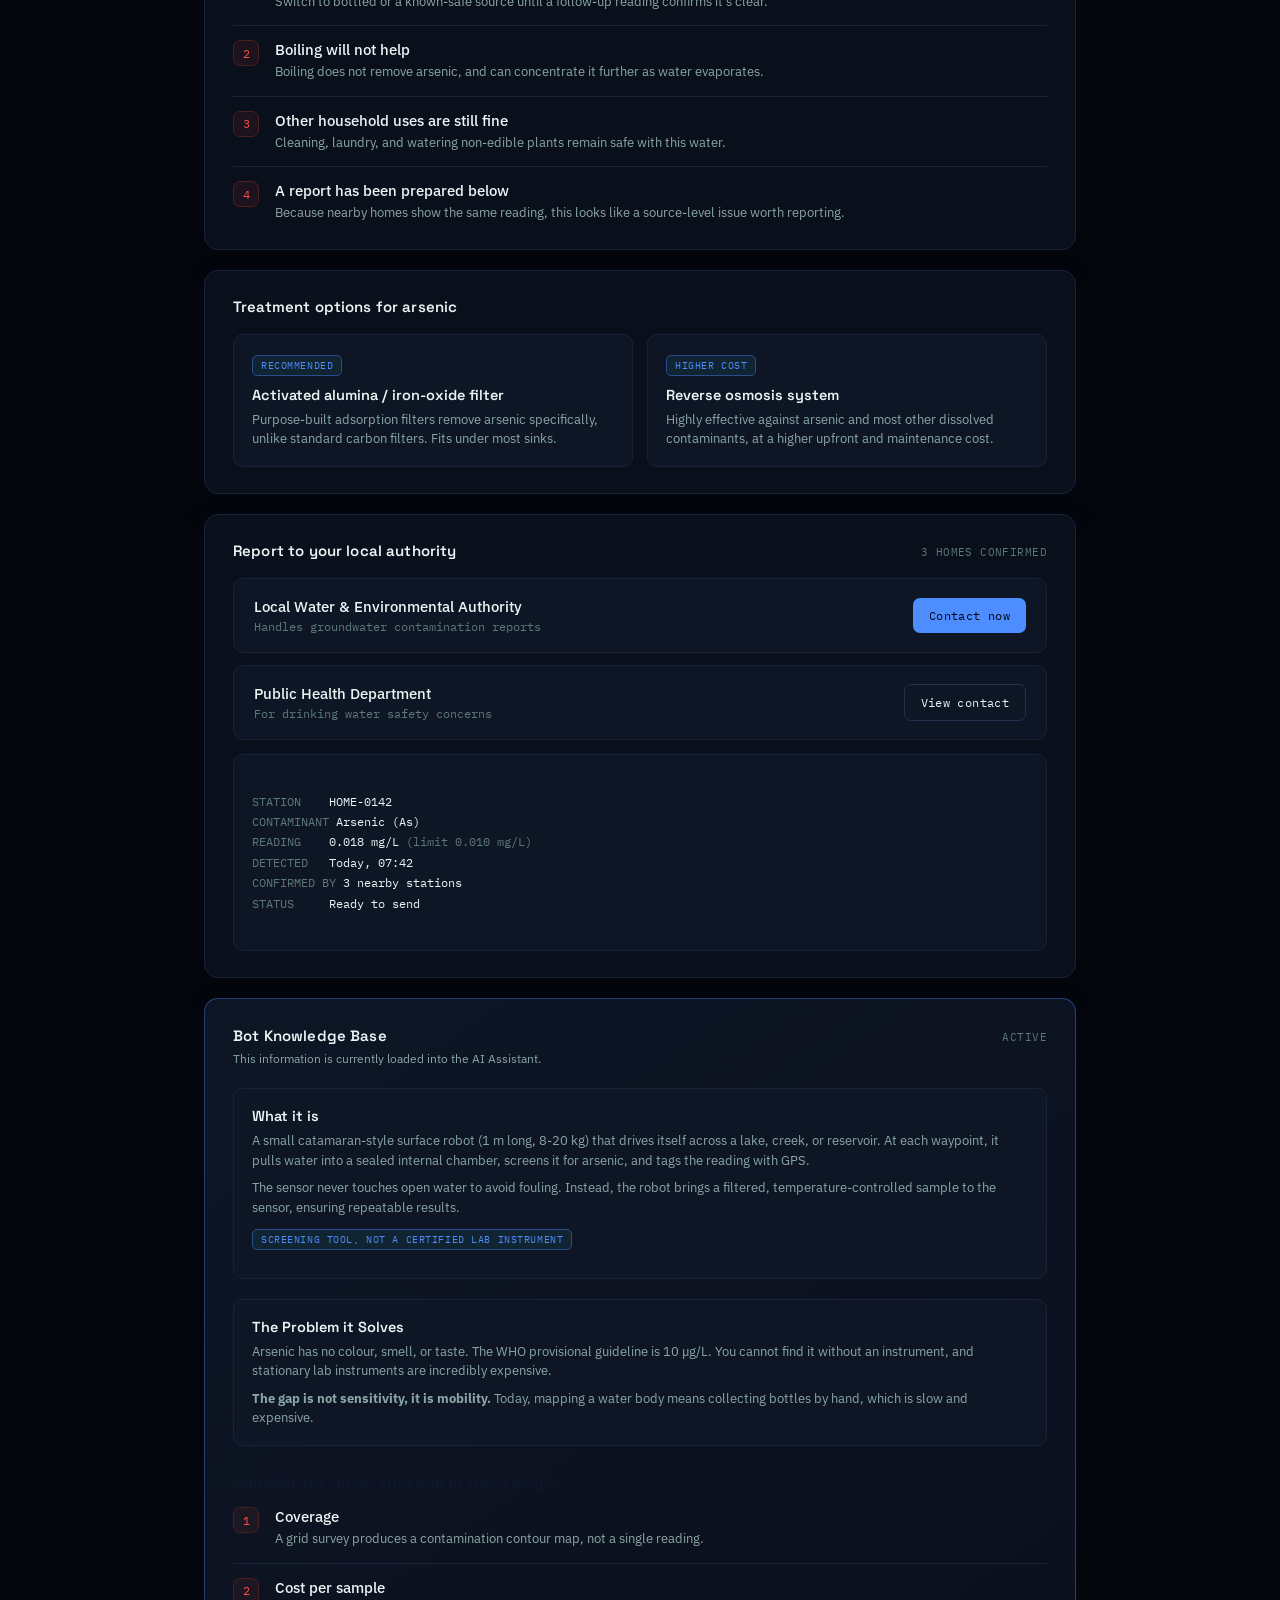
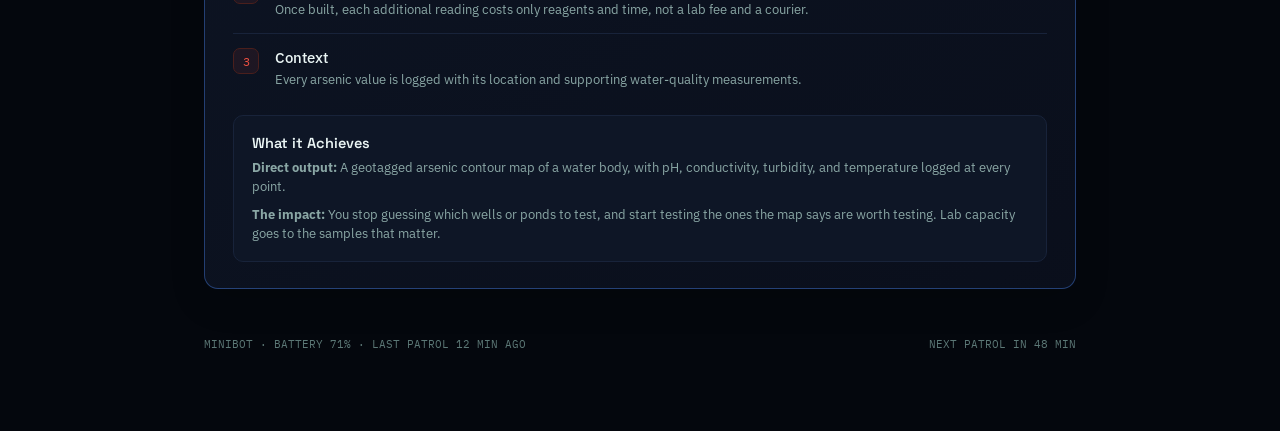
==== commit adf5b231: "Add market research page and navigation link" ====
--- a/frontend/index.html
+++ b/frontend/index.html
@@ -75,6 +75,7 @@
   <a href="#section-treatment">Treatment</a>
   <a href="#section-report">Report</a>
   <a href="#section-bot">Bot Knowledge</a>
+  <a href="/market-research.html" style="color: #38bdf8; border: 1px solid rgba(56, 189, 248, 0.3);">Market Research ↗</a>
 </nav>
 <!-- NEW TABS END -->
 
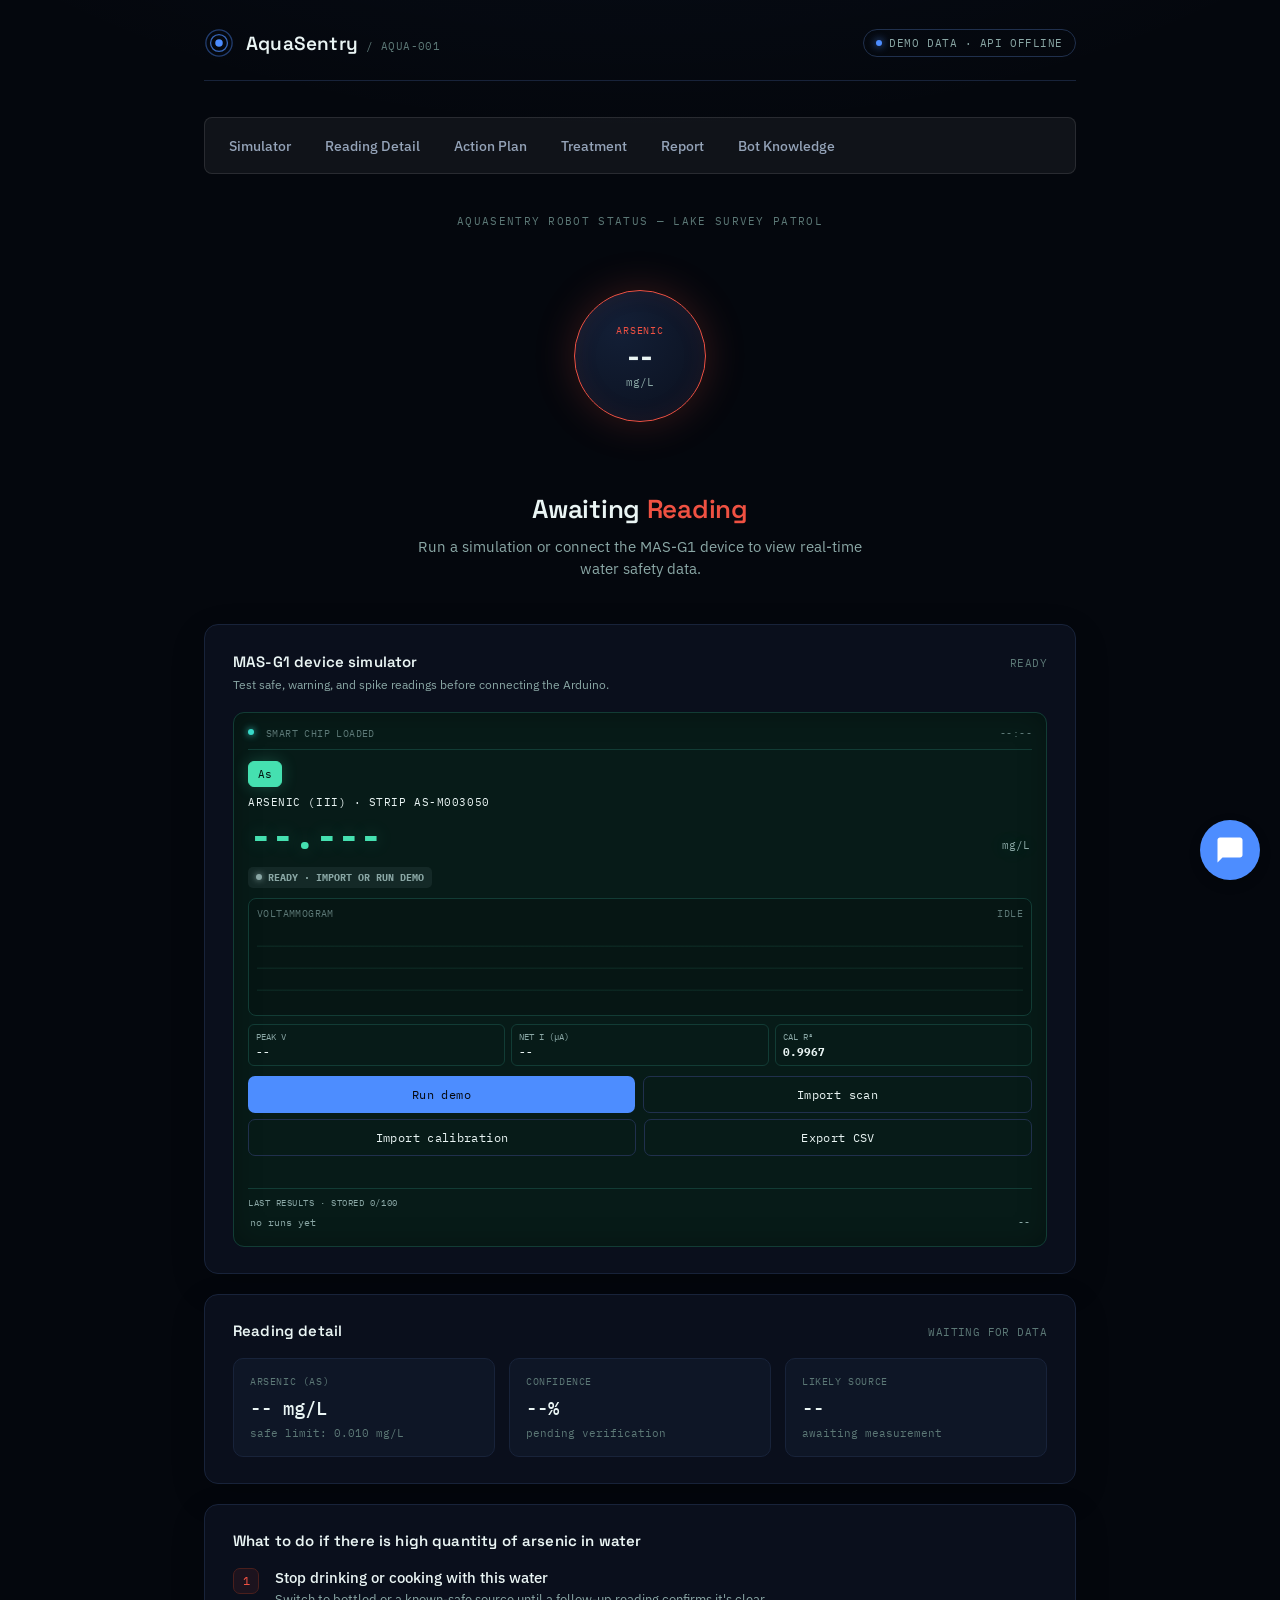
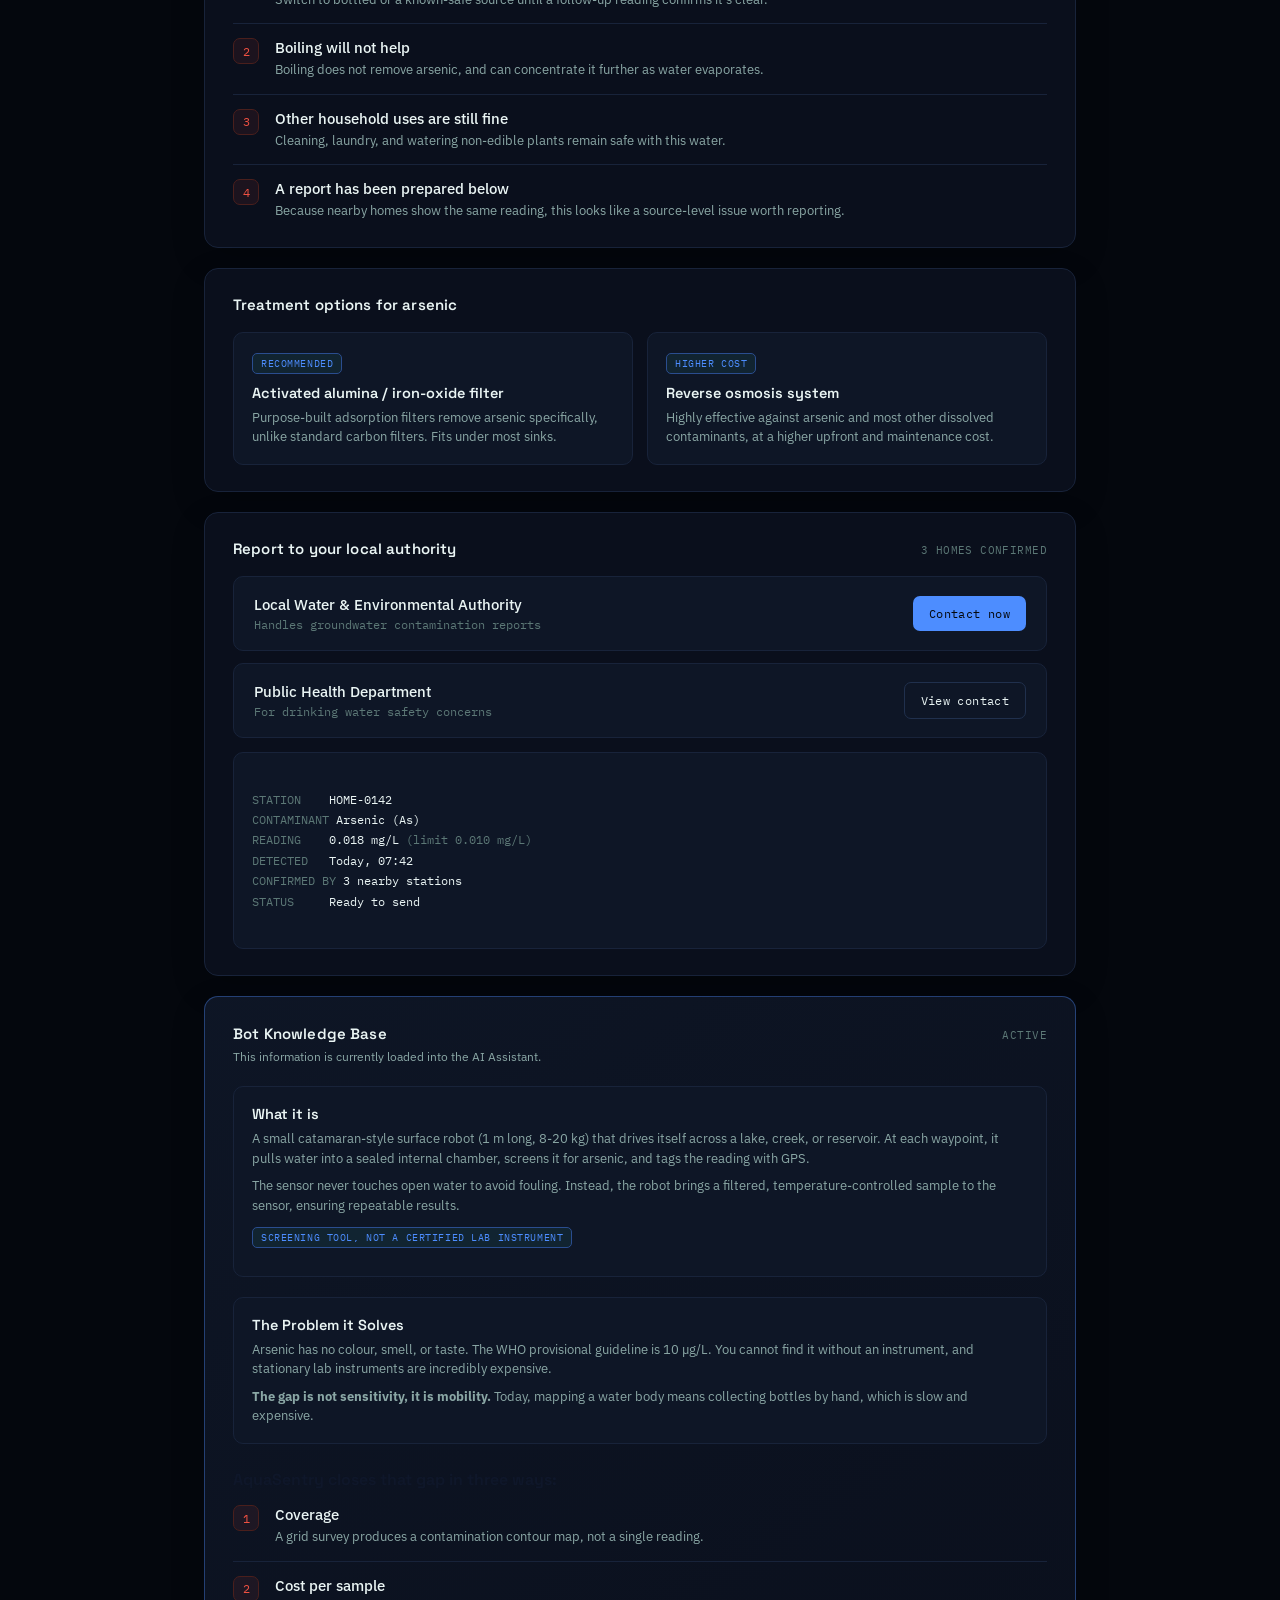
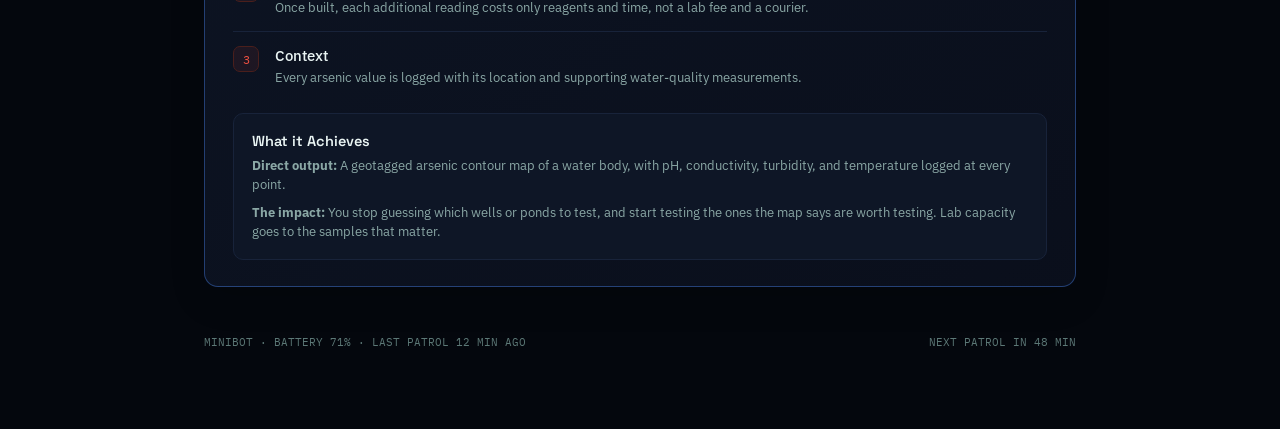
==== commit 39f1b4a2: "Remove Market Research link from main dashboard" ====
--- a/frontend/index.html
+++ b/frontend/index.html
@@ -75,7 +75,6 @@
   <a href="#section-treatment">Treatment</a>
   <a href="#section-report">Report</a>
   <a href="#section-bot">Bot Knowledge</a>
-  <a href="/market-research.html" style="color: #38bdf8; border: 1px solid rgba(56, 189, 248, 0.3);">Market Research ↗</a>
 </nav>
 <!-- NEW TABS END -->
 
